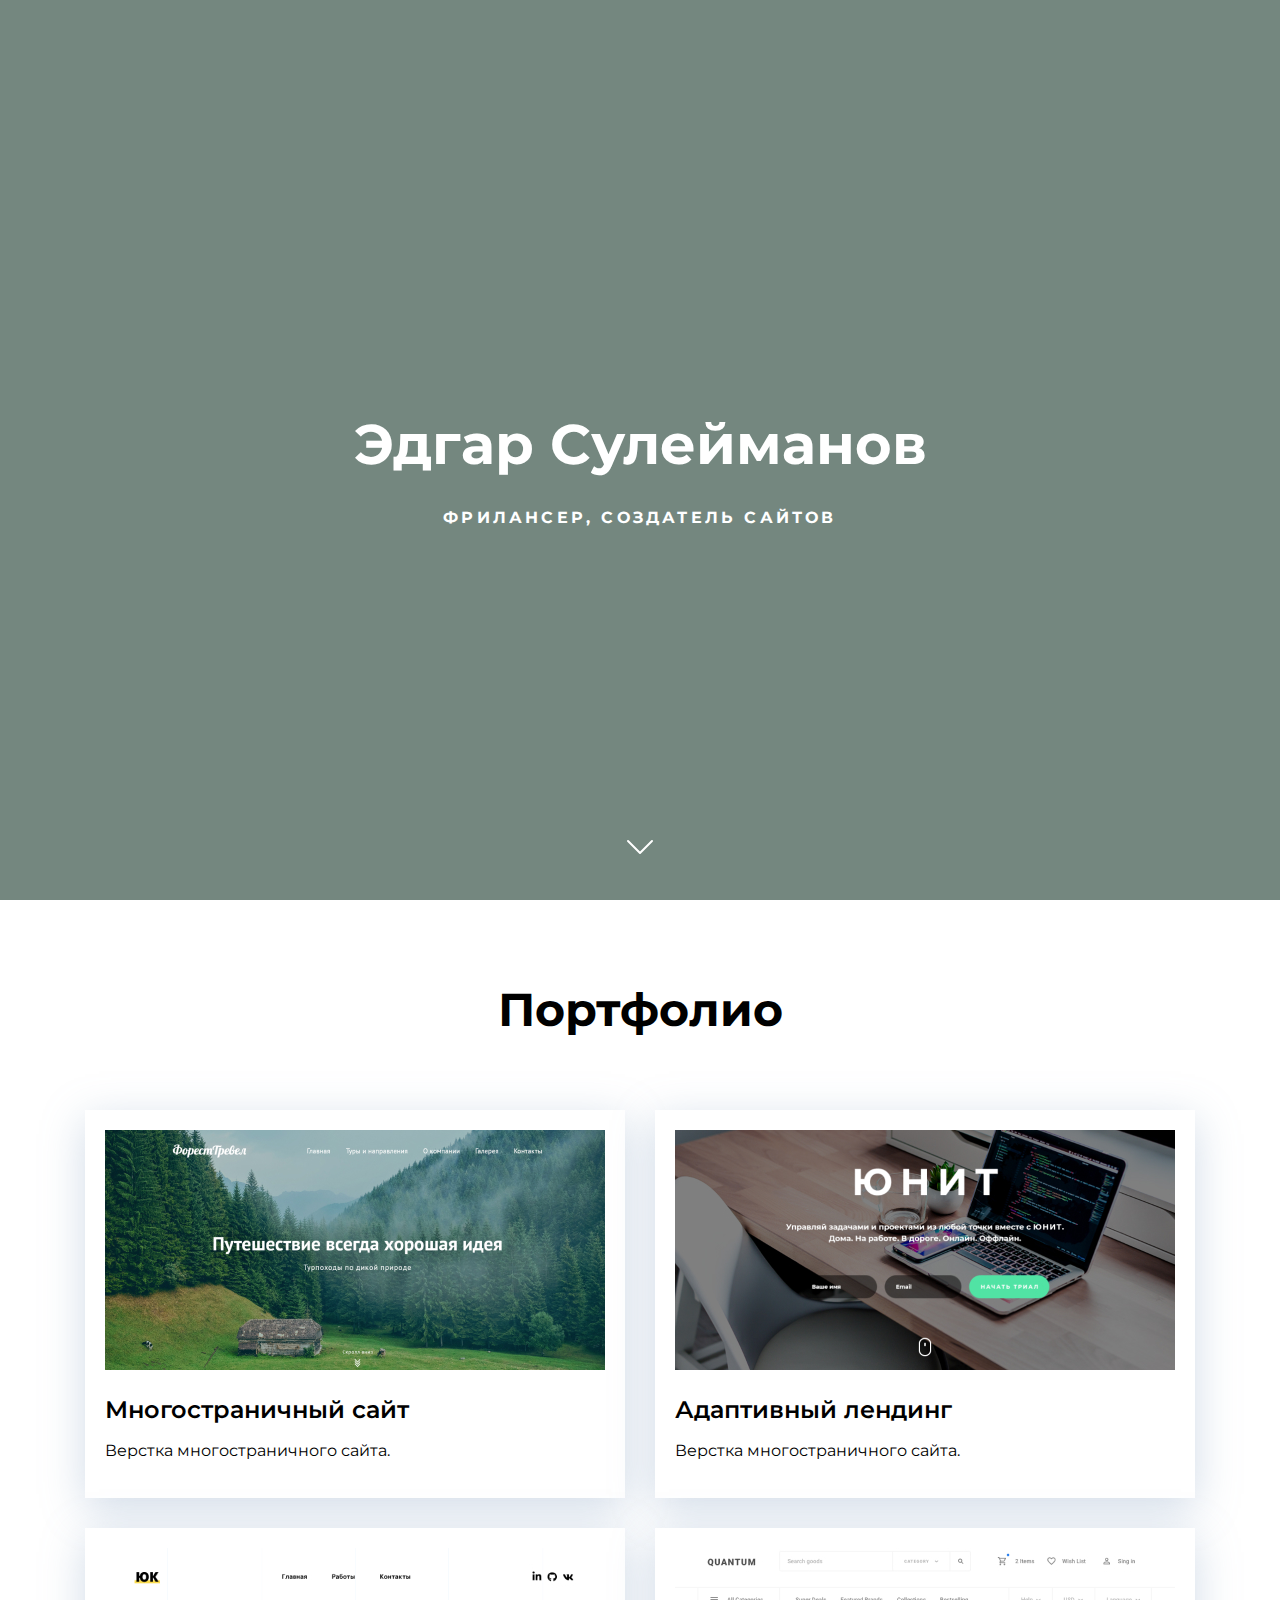
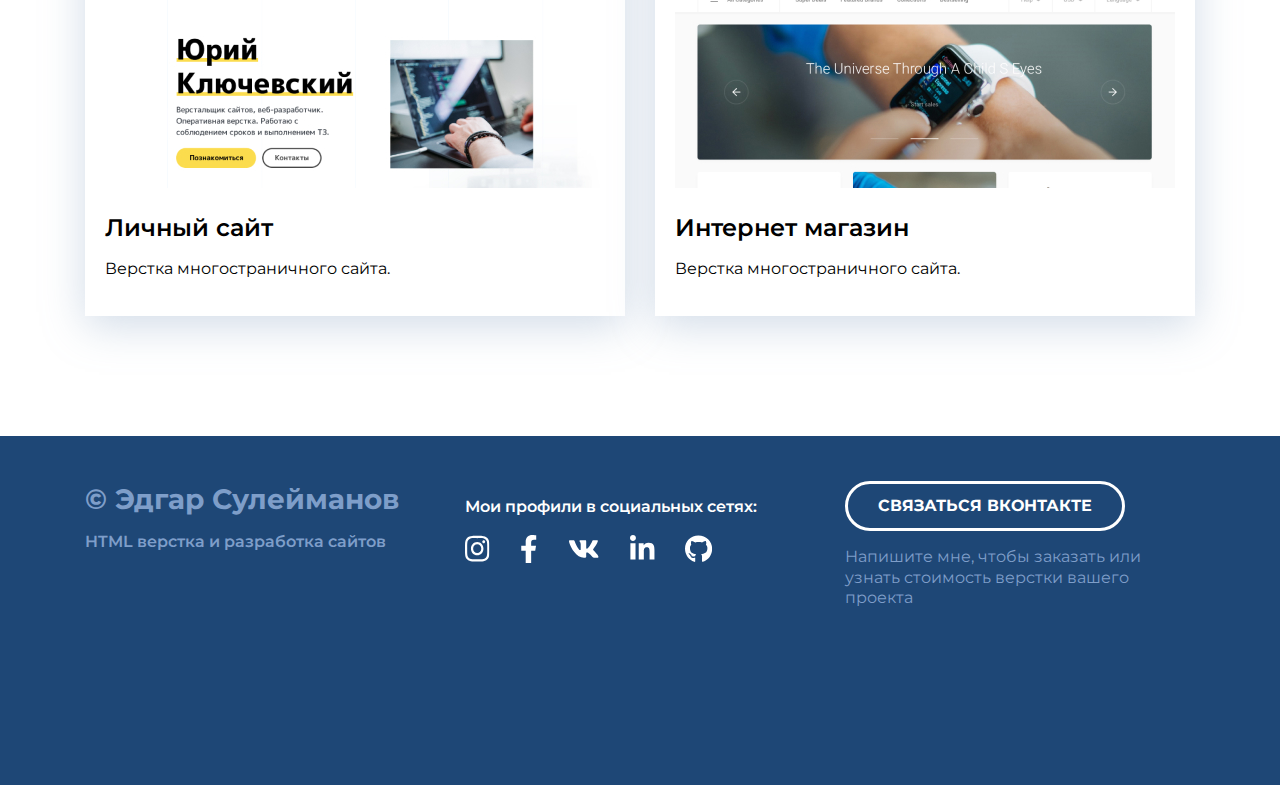
==== index.html @ 1dec97ab "new site" ====
<!DOCTYPE html>
<html lang="ru">
<head>
    <meta charset="UTF-8">
    <meta http-equiv="X-UA-Compatible" content="IE=edge">
    <meta name="viewport" content="width=device-width, initial-scale=1.0">
    <title>Portfolio</title>
    <link rel="stylesheet" href="./css/main.css">
    <link rel="stylesheet" href="./css/media.css">
    <link href="https://fonts.googleapis.com/css2?family=Lora:ital@1&family=Montserrat:wght@400;600;700&family=Oswald:wght@700&family=Poppins:wght@400;500;600;700&family=Roboto:wght@400;700&display=swap" rel="stylesheet">
</head>
<body>

    <header class="header" id="header">
        <div class="container">
                <h1 class="header-title">Эдгар Сулейманов</h1>
                <p class="header-subtitle">фрилансер,  создатель сайтов</p>
<a href="#portfolio" class="header-icon" id="#portfolio">
    <img  src="./img/header/chevron-down.svg" alt="">
</a>
        </div>
    </header>



<main>
    <section class="portfolio" id="portfolio">
        <div class="container">
            <!-- <div class="portfolio-content"> -->
            <h2 class="portfolio-title">Портфолио</h2>
                <div class="portfolio-card">
                    <div class="card-first">
                            <a href="forest-travel.html" class="card-link">
                            <img class="portfolio-img" src="./img/Portfolio/travel.jpg" alt="Многостраничный сайт">
                            <h3>Многостраничный сайт</h3>
                            <p>Верстка многостраничного сайта.</p>
                            </a>
                    </div>
                    <div class="card">
                        <img class="portfolio-img" src="./img/Portfolio/unit.jpg" alt="Адаптивный лендинг">
                        <h3>Адаптивный лендинг</h3>
                        <p>Верстка многостраничного сайта.</p>
                    </div>
                    <div class="card">
                        <img class="portfolio-img" src="./img/Portfolio/portfolio..jpg" alt="Личный сайт">
                        <h3>Личный сайт</h3>
                        <p>Верстка многостраничного сайта.</p>
                    </div>
                    <div class="card">
                        <img class="portfolio-img" src="./img/Portfolio/qantum.jpg" alt="Интернет магазин">
                        <h3>Интернет магазин</h3>
                        <p>Верстка многостраничного сайта.</p>
                    </div>
                </div>
            <!-- </div> -->
        </div>
    </section>
</main>


    <footer class="footer">
        <div class="container">
            <div class="footer-head">


                <div class="footer-copy footer-col">
    <div class="footer-copy-name">
    © Эдгар Сулейманов
    </div>
    <p>HTML верстка и разработка сайтов</p>
                </div>


                <div class="foteer-icons footer-col">
                   <p>Мои профили в социальных сетях:</p> 
                   <div class="foteer-icons-img">
                    <a href="https://www.instagram.com/_silversurfer7/"><img src="./img/footer/instagram 1.svg" alt=""></a>
                    <a href="#!"><img src="./img/footer/facebook-f 1.svg" alt=""></a>
                    <a href="#!"><img src="./img/footer/vk-brands 1.svg" alt=""></a>
                    <a href="#!"><img src="./img/footer/linkedin-in-brands.svg" alt=""></a>
                    <a href="#!"><img src="./img/footer/github-brands.svg" alt=""></a>
                   </div>
                </div>


                <div class="footer-contact footer-col">
                    <a class="footer-contact-btn" href="https://vk.me/edgarsuleyman94">Связаться Вконтакте</a>
                    <p>Напишите мне, чтобы заказать или узнать стоимость верстки вашего проекта</p>
                </div>

            </div>
            </div>
    </footer>


    <!-- Библиотеки и плагины -->
    
    <script src="./libs/jqery/jquery-3.6.3.min.js"></script>
    <script src="./libs/vide/jquery.vide.min.js"></script>

    <!-- Собственные скрипты и вызовы библиотек -->
    <script src="./js/main.js"></script>
    
</body>
</html>
---- css/main.css ----
* {
  box-sizing: border-box;
}

html {
scroll-behavior: smooth;
}

body {
  font-family: 'Montserrat', sans-serif;
  margin: 0;
  color: #000000;
}

img {
  max-width: 100%;
}



a {
  text-decoration: none;
  /* color: #FFFFFF; */
}

.container {
  max-width: 1140px;
  margin-left: auto;
  margin-right: auto;
  padding-left: 15px;
  padding-right: 15px;
}

/* HEADER */

.header {
  position: relative;
  
  width: 100%;
  height: 100vh;

   display: flex;
  flex-direction: column;
  justify-content: center;
  align-items: center;

  
  background-position: center;
  background-size: cover;
}

.header-title {
 font-weight: 700;
font-size: 56px;
line-height: 1.3;
text-align: center;
color: #FFFFFF;
margin-bottom: 25px;
}
.header-subtitle {
margin: 0;
font-weight: 700;
font-size: 16px;
line-height: 150%;
text-align: center;
letter-spacing: 0.2em;
text-transform: uppercase;
color: #FFFFFF;
}

.header-icon {
  position: absolute;
  bottom: 25px;
  left: 50%;
  transform: translate(-50%,0);
}
.none {
  display: none;
}

/* ////// HEADER */


/* ПОРТФОЛИО */
.portfolio {
  padding-top: 80px;
  padding-bottom: 120px;
}

.portfolio-card {
  display: flex;
  flex-wrap: wrap;
  justify-content: space-between;
}



.portfolio-title {
  margin: 0;
margin-bottom: 70px;
font-weight: 700;
font-size: 46px;
line-height: 130%;
text-align: center;
color: #000000;
}

.card {
max-width: 540px;
background-color: #FFFFFF;
box-shadow: 0px 10px 40px 0px rgba(126, 155, 189, 0.35);
padding: 20px;
margin-bottom: 30px;
}

.card:nth-last-child(1),
.card:nth-last-child(2) {
margin-bottom: 0;
}

.card-first {
 max-width: 540px;
background-color: #FFFFFF;
box-shadow: 0px 10px 40px 0px rgba(126, 155, 189, 0.35);
margin-bottom: 30px; 
transition: transform 0.3s ease-in;
}

.card-first:hover {
  transform: translateY(-15px);
}

.card-first h3 {
margin: 0 ;
margin-bottom: 13px;
font-weight: 600;
font-size: 24px;
line-height: 1.3;
}

.card-first p {
 font-weight: 400;
font-size: 16px;
line-height: 1.3; 
}

.card-link {
  display: block;
  color: #000;
  padding: 20px;
  transition: color 0.3s ease-in;
}

.card-link:hover {
color: #275BEC;
}

.portfolio-img {
margin-bottom: 20px;
}
.card h3 {
margin: 0;
margin-bottom: 13px;
font-weight: 600;
font-size: 24px;
line-height: 1.3;
}
.card p {

font-weight: 400;
font-size: 16px;
line-height: 1.3;
}

/* ////ПОРТФОЛИО */


/* FOOTER */
.footer {
padding-top: 45px;
padding-bottom: 176px;

  background-color: rgba(30, 71, 118, 1);
  color: #FFFFFF;
}

.footer-col {
  max-width: 350px;
  flex-grow: 1;
}

.footer-head {
  display: flex;
  justify-content: space-between;
}


.footer-copy {
line-height: 1.3;
}

.footer-copy-name {
font-weight: 700;
font-size: 28px;
line-height: 130%;
color: #7E9EC9;
margin-bottom: 15px;
}

.footer-copy p {
  margin: 0;
font-weight: 600;
font-size: 16px;
line-height: 130%;
color: #7E9EC9; 
}


.foteer-icons-img {
  display: flex;
  align-items: center;
}
.foteer-icons-img > *+*
 {
  margin-left: 30px;
}

.foteer-icons p {
font-weight: 600;
font-size: 16px;
line-height: 1.3; 
}



.footer-contact-btn {
 border: 3px solid rgba(255, 255, 255, 1); 
display: inline-block;
border-radius: 50px;

padding-left: 30px;
padding-right: 30px;
line-height: 44px;

font-weight: 700;
font-size: 16px;
text-transform: uppercase;

margin-bottom: 16px;

transition: all 0.4s ease-in;
}

.footer-contact-btn:hover {
 background-color: #FFFFFF; 
 color: rgba(30, 71, 118, 1);
}

.footer-contact a {
  color: #FFFFFF;
}

.footer-contact p {
margin: 0;

 font-weight: 400;
font-size: 16px;
line-height: 1.3;
color: #7E9EC9;
}

/* PROJEKT */

.projekt {
padding: 80px 0px 120px;
text-align: center;
}
.projekt a {
color: #275BEC;
}

.projekt-header {
margin: 0;
margin-bottom: 40px;

font-weight: 700;
font-size: 46px;
line-height: 1.3;
}

.projekt-img {
margin-bottom: 70px;
}


.projekt-paragraf {
  margin: 0 auto;
 max-width: 730px;
 margin-bottom: 60px;
}

.projekt-paragraf p {
  margin-top: 0;
  margin-bottom: 15px;
  font-weight: 400;
font-size: 16px;
line-height: 1.5;
}

.projekt-btn {
  display: inline-block;
  padding-left: 30px;
  padding-right: 30px;
  height: 60px;

  border: 3px solid rgba(39, 91, 236, 1);
  border-radius: 50px;

font-weight: 700;
font-size: 16px;
line-height: 54px;
text-transform: uppercase;
color: #275BEC;
transition: all 0.4s ease-in ;
}

.projekt-btn:hover {
background-color: #275BEC;
color: #FFFFFF;
}
---- css/media.css ----
/* Адаптация страницы для экрана меньше 1140px */

@media (max-width: 1140px) {
 .card {
  width: calc( 50% - 15px);  
 }   
 .card-first {
    width: calc( 50% - 15px);
 }

.footer {
    padding-top: 40px;
    padding-bottom: 60px;
}

.footer-head {
    flex-direction: column-reverse;
    align-items: center;
    text-align: center;
}

.footer-col {
    margin-bottom: 50px;
}
.footer-col:first-child {
    margin-bottom: 0;
}
}
 


/* Адаптация страницы для экрана меньше 760px */

@media (max-width: 760px) {
.header-title {
    font-size: 32px;
}
.header p {
    font-size: 14px;
}
.portfolio-title {
    font-size: 32px;
    margin-bottom: 30px;
}

.portfolio {
    padding-top: 40px;
    padding-bottom: 60px;
   
}
.portfolio-img {
margin-bottom: 10px;
}

.portfolio-card {
 justify-content: center;
}

.card {
width: 100%;
padding: 15px;
}

.card:nth-last-child(2) {
    margin-bottom: 30px;
}


.card-link
 {
padding: 15px;
 }
.card-first {
width: 100%;

}

.card-first h3 {
font-size: 18px;
margin-bottom: 10px;
}
.card h3 {
font-size: 18px;
margin-bottom: 10px;
}
.card p {
font-size: 14px;
}
.card-first p {
font-size: 14px;
}



.footer-copy-name {
    font-size: 18px;
    margin-bottom: 5px;
}
.footer-copy p {
    font-size: 14px;
}

.foteer-icons p {
font-size: 14px;
}
.footer-contact p {
   font-size: 14px;
   margin: 0;
   margin-top: 15px;

}

.projekt {
    /* text-align: center; */
    padding-top: 40px;
    padding-bottom: 60px;
}

.projekt-header {
    font-size: 28px;
    margin-bottom: 30px;
}

.projekt-img {
    margin-bottom: 20px;
}
.projekt-paragraf {
   margin-bottom: 50px; 
}

.projekt-btn {
    padding: 0 10px;
}
}
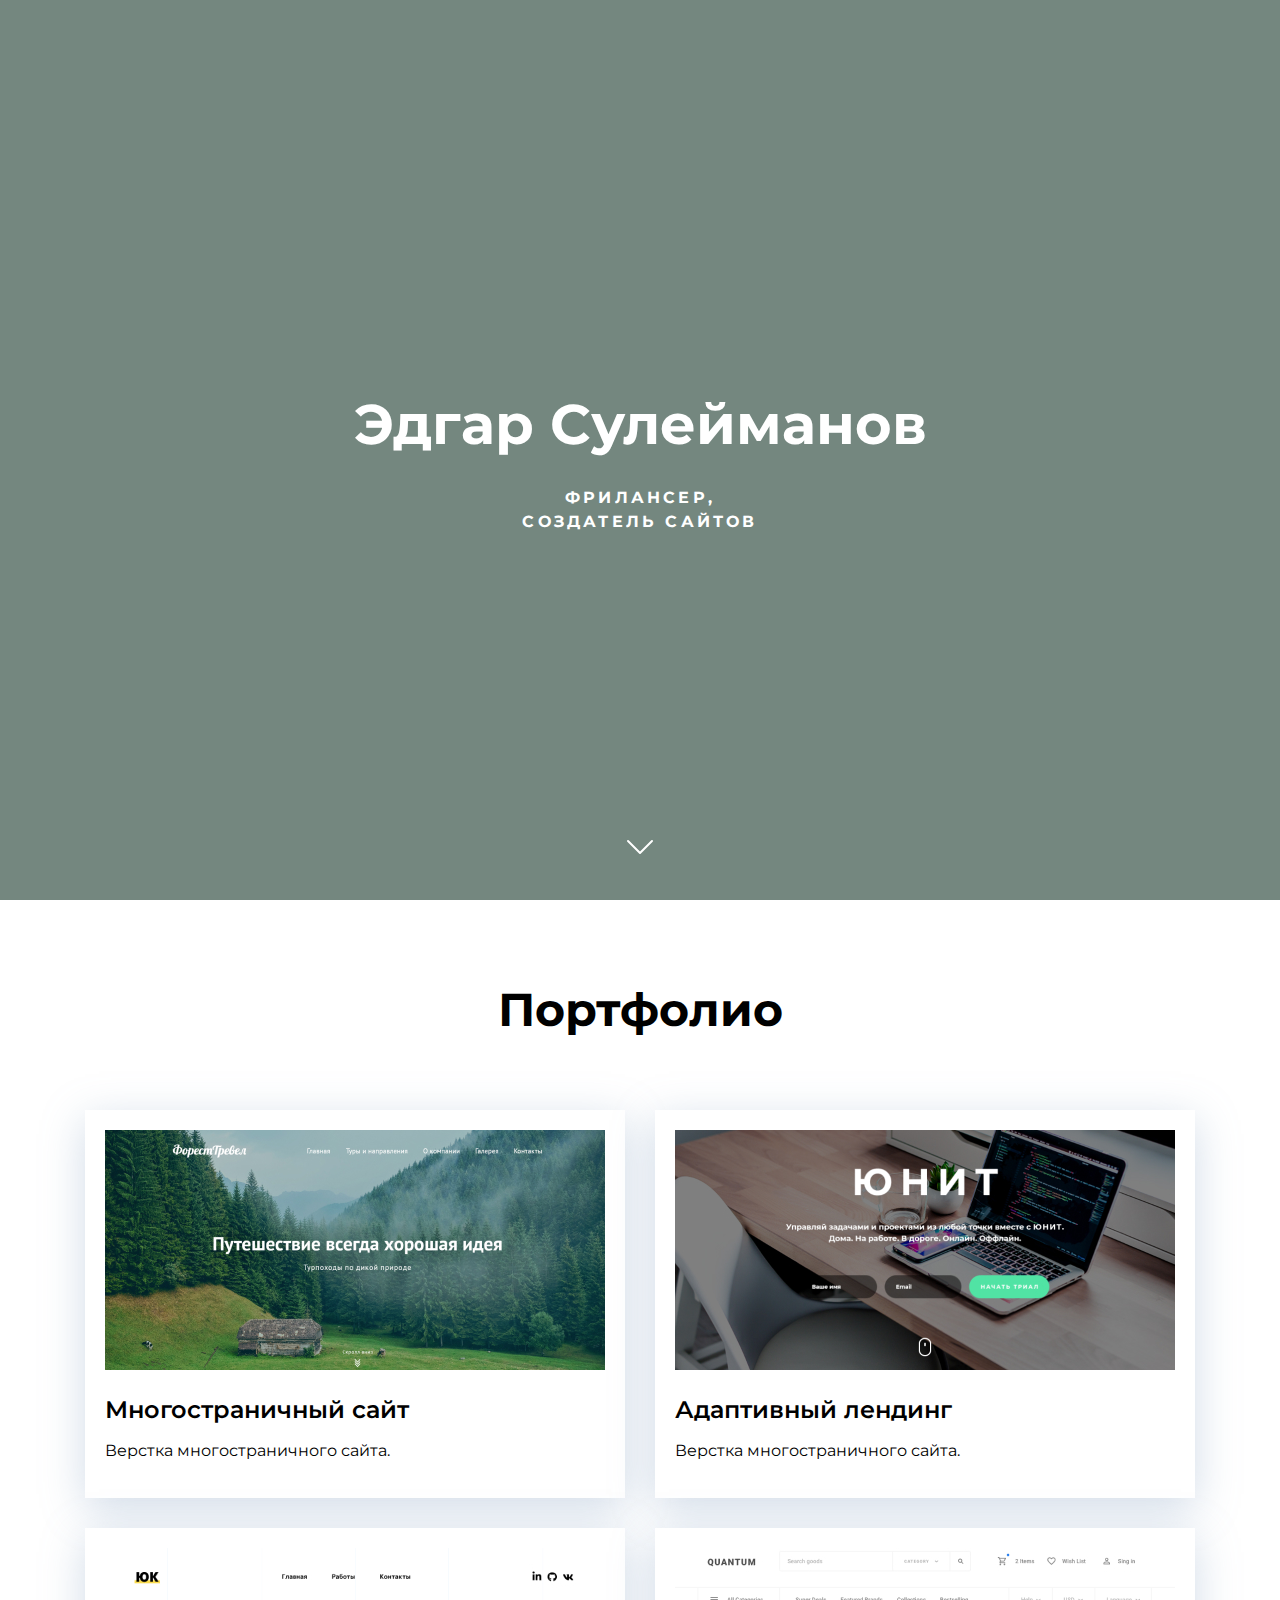
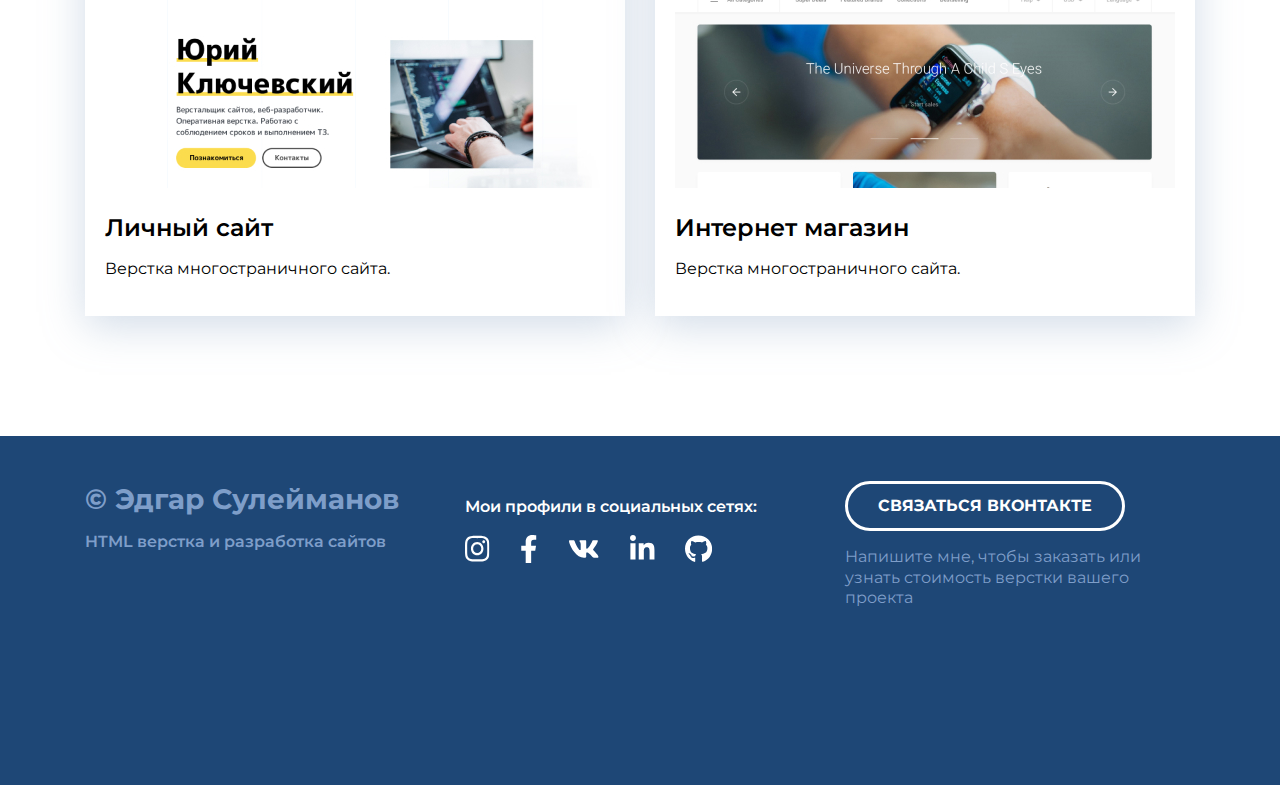
==== commit 77987086: "Update index.html" ====
--- a/index.html
+++ b/index.html
@@ -14,7 +14,9 @@
     <header class="header" id="header">
         <div class="container">
                 <h1 class="header-title">Эдгар Сулейманов</h1>
-                <p class="header-subtitle">фрилансер,  создатель сайтов</p>
+                            <div class="header-subtitle">
+                    <p>фрилансер, <br> создатель сайтов</p>
+                </div>
 <a href="#portfolio" class="header-icon" id="#portfolio">
     <img  src="./img/header/chevron-down.svg" alt="">
 </a>
@@ -102,4 +104,4 @@
     <script src="./js/main.js"></script>
     
 </body>
-</html>+</html>
